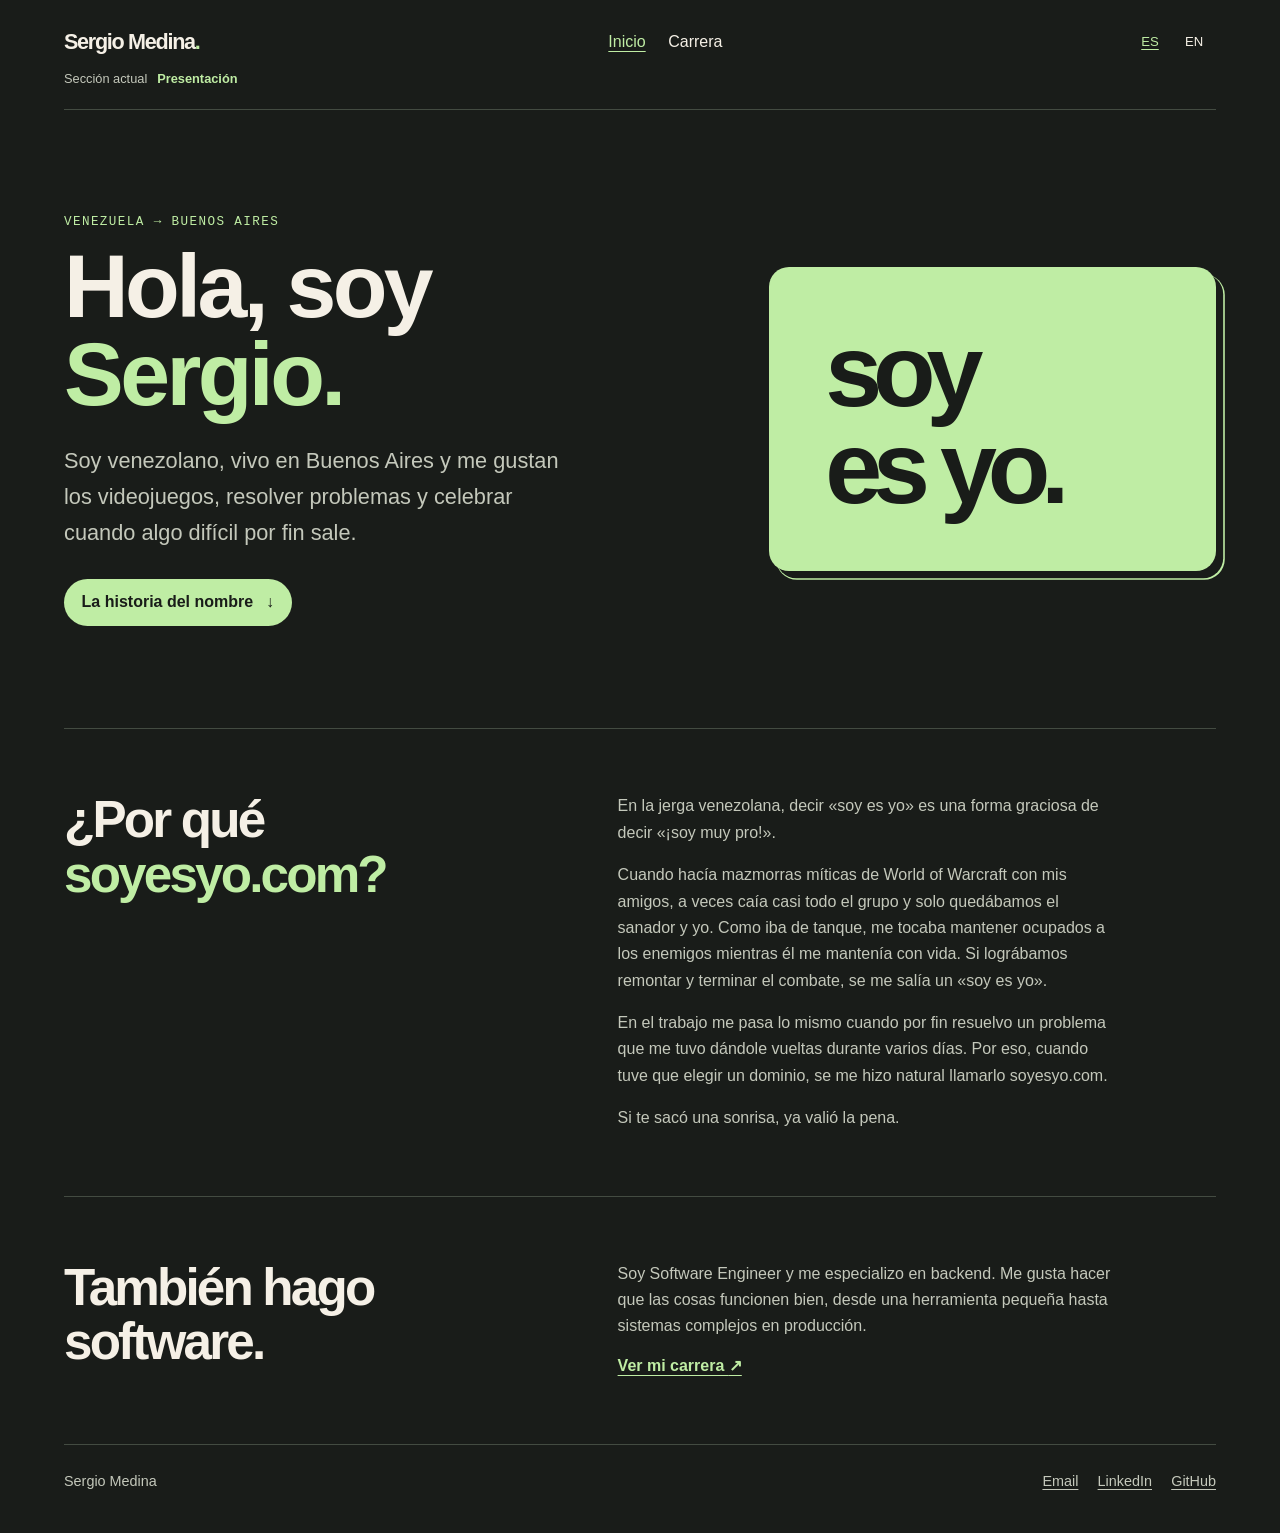
==== index.html @ 8597193c "Simplify career header and introduction" ====
<!doctype html>
<html lang="es">
<head>
  <meta charset="utf-8">
  <meta name="viewport" content="width=device-width, initial-scale=1">
  <meta name="description" content="Soy Sergio Medina, ingeniero de software venezolano en Buenos Aires. Conoce la historia de soyesyo.com y explora mi trabajo en backend.">
  <meta name="theme-color" content="#191c19">
  <title>Sergio Medina | Soy es yo</title>
  <link rel="canonical" href="https://soyesyo.com/">
  <link rel="alternate" hreflang="es" href="https://soyesyo.com/">
  <link rel="alternate" hreflang="en" href="https://soyesyo.com/en/">
  <link rel="alternate" hreflang="x-default" href="https://soyesyo.com/">
  <link rel="stylesheet" href="styles.css?v=17">
  <script src="scripts.js?v=10" defer></script>
</head>
<body>
  <a class="skip" href="#content">Saltar al contenido</a>
  <header class="site-header wrap">
    <a class="brand" href="./" lang="es">Sergio Medina<span class="brand-period">.</span></a>
    <nav aria-label="Navegación principal">
      <a href="./" aria-current="page">Inicio</a>
      <a href="career.html" data-career-link>Carrera</a>
    </nav>
    <nav class="languages" aria-label="Idioma">
      <a lang="es" hreflang="es" aria-label="Español" href="./" aria-current="true">ES</a>
      <a lang="en" hreflang="en" aria-label="English" href="en/">EN</a>
    </nav>
    <p class="section-position" hidden>Sección actual <span></span></p>
    <div class="reading-progress" aria-hidden="true"></div>
  </header>
  <main class="wrap" id="content" tabindex="-1">
    <section class="hero personal" id="about" aria-labelledby="intro" data-section-label="Presentación" tabindex="-1">
      <div>
        <p class="eyebrow">Venezuela → Buenos Aires</p>
        <h1 id="intro">Hola, soy <span>Sergio.</span></h1>
        <p class="lede">Soy venezolano, vivo en Buenos Aires y me gustan los videojuegos, resolver problemas y celebrar cuando algo difícil por fin sale.</p>
        <a class="button" href="#about-domain">La historia del nombre <span aria-hidden="true">↓</span></a>
      </div>
      <div class="wordmark" aria-hidden="true"><span>soy</span><span>es yo.</span></div>
    </section>
    <section class="section editorial" id="about-domain" aria-labelledby="domain-title" data-section-label="La historia del nombre" tabindex="-1">
      <h2 id="domain-title">¿Por qué <span>soyesyo.com?</span></h2>
      <div>
        <p>En la jerga venezolana, decir «soy es yo» es una forma graciosa de decir «¡soy muy pro!».</p>
        <p>Cuando hacía mazmorras míticas de World of Warcraft con mis amigos, a veces caía casi todo el grupo y solo quedábamos el sanador y yo. Como iba de tanque, me tocaba mantener ocupados a los enemigos mientras él me mantenía con vida. Si lográbamos remontar y terminar el combate, se me salía un «soy es yo».</p>
        <p>En el trabajo me pasa lo mismo cuando por fin resuelvo un problema que me tuvo dándole vueltas durante varios días. Por eso, cuando tuve que elegir un dominio, se me hizo natural llamarlo soyesyo.com.</p>
        <p>Si te sacó una sonrisa, ya valió la pena.</p>
      </div>
    </section>
    <section class="section editorial" id="software" aria-labelledby="work-title" data-section-label="También hago software" tabindex="-1">
      <h2 id="work-title">También hago software.</h2>
      <div><p>Soy Software Engineer y me especializo en backend. Me gusta hacer que las cosas funcionen bien, desde una herramienta pequeña hasta sistemas complejos en producción.</p>
      <a class="text-link" href="career.html">Ver mi carrera <span aria-hidden="true">↗</span></a></div>
    </section>
  </main>
  <footer class="site-footer wrap">
    <span>Sergio Medina</span>
    <div><a href="mailto:sermed19@gmail.com">Email</a><a href="https://www.linkedin.com/in/sermedh/">LinkedIn</a><a href="https://github.com/Sermed92">GitHub</a></div>
  </footer>
</body>
</html>
---- styles.css ----
:root {
  color-scheme: dark;
  --background: #191c19;
  --surface: #232823;
  --text: #f5f0e6;
  --muted: #c4c8bb;
  --accent: #bfeda4;
  --line: #434b41;
  font-family: "DM Sans", "Segoe UI", sans-serif;
  background: var(--background);
  color: var(--text);
}

html { scroll-padding-top: var(--header-scroll-offset, 5.5rem); }
* { box-sizing: border-box; }
body { margin: 0; line-height: 1.65; }
a { color: inherit; text-underline-offset: .24em; }
a:hover { color: var(--accent); }
a:focus-visible { outline: 2px solid var(--accent); outline-offset: 5px; }
p, h1, h2, h3, dl, dd { margin: 0; }
p + p { margin-top: 1em; }
.wrap { width: min(100% - 3rem, 72rem); margin-inline: auto; }
.skip { position: fixed; left: 1rem; top: 1rem; z-index: 3; transform: translateY(-200%); background: var(--surface); padding: .5rem 1rem; }
.skip:focus { transform: none; }

.site-header, .site-footer { display: flex; align-items: center; justify-content: space-between; gap: .75rem 1.5rem; }
.site-header { position: sticky; top: 0; z-index: 2; background: var(--background); padding-block: 1.25rem; border-bottom: 1px solid var(--line); }
.site-header:has(.section-position:not([hidden])) { flex-wrap: wrap; row-gap: .25rem; }
.section-position { flex-basis: 100%; color: var(--muted); font-size: .8rem; }
[tabindex="-1"]:focus-visible { outline: 2px solid var(--accent); outline-offset: 4px; }
.section-position span { color: var(--accent); font-weight: 650; margin-inline-start: .4rem; }
.reading-progress {
  position: absolute;
  inset: auto 0 -1px;
  height: 2px;
  background: var(--accent);
  transform: scaleX(var(--reading-progress, 0));
  transform-origin: left;
  pointer-events: none;
}
.site-header nav, .site-footer div { display: flex; align-items: center; flex-wrap: wrap; gap: .5rem 1.2rem; }
.site-header a { text-decoration: none; }
.site-header nav a { display: inline-flex; align-items: center; justify-content: center; min-width: 2.75rem; min-height: 2.75rem; }
.site-header .section-jump { display: inline-flex; align-items: center; min-height: 2.75rem; padding-inline: .25rem; text-decoration: underline; white-space: nowrap; }
.site-header [aria-current] { color: var(--accent); text-decoration: underline; }
.brand { white-space: nowrap; font-size: 1.35rem; font-weight: 800; letter-spacing: -.06em; }
.brand-period, h1 span, .editorial h2 span { color: var(--accent); }
.site-header .languages { gap: 0; font-size: .82rem; }
.site-footer { flex-wrap: wrap; border-top: 1px solid var(--line); padding-block: 1.6rem 2.4rem; color: var(--muted); font-size: .9rem; }

.hero { display: grid; align-items: center; grid-template-columns: minmax(0, 1.35fr) minmax(0, 1fr); gap: clamp(2.5rem, 8vw, 7rem); padding-block: clamp(3.5rem, 8vw, 8rem); }
.hero h1 { font-size: clamp(3rem, 7vw, 7rem); font-weight: 650; line-height: .98; letter-spacing: -.04em; margin-block: .75rem 1.5rem; text-wrap: balance; }
.professional { grid-template-columns: minmax(0, 2.5fr) minmax(10rem, 1fr); padding-block: clamp(2.5rem, 5vw, 5rem); }
.professional h1 { font-size: clamp(2.65rem, 5.4vw, 5.4rem); }
.legacy-sections :target, .legacy-sections :target > a, .legacy-recovery:not(:has(:target)) .legacy-default a { color: var(--accent); font-weight: 650; }
.eyebrow { font: .79rem/1.5 "IBM Plex Mono", Consolas, monospace; letter-spacing: .11em; text-transform: uppercase; color: var(--accent); }
.lede { font-size: clamp(1.08rem, 1.7vw, 1.38rem); max-width: 41ch; color: var(--muted); }
.button { display: inline-flex; align-items: center; gap: .8rem; margin-top: 1.75rem; padding: .65rem 1.1rem; border-radius: 99rem; color: var(--background); background: var(--accent); font-weight: 650; text-decoration: none; }
.button:hover { background: var(--text); color: var(--background); }
.wordmark { display: grid; align-content: center; min-height: 19rem; padding: clamp(1.5rem, 5vw, 3.5rem); background: var(--accent); color: var(--background); border-radius: 1.25rem; box-shadow: .45rem .45rem 0 var(--background), .5rem .5rem 0 .05rem var(--accent); font-size: clamp(3rem, 8vw, 7.5rem); font-weight: 800; line-height: .85; letter-spacing: -.09em; }
.wordmark span + span { margin-top: .1em; }
.hero-aside { display: grid; align-self: end; border-top: 1px solid var(--line); }
.hero-aside a { display: flex; justify-content: space-between; gap: 1rem; border-bottom: 1px solid var(--line); padding-block: .8rem; text-decoration: none; }
.hero-aside a:hover { text-decoration: underline; }
.hero-aside span, .text-link { color: var(--accent); }

.section { border-top: 1px solid var(--line); padding-block: clamp(2.5rem, 5vw, 5rem); scroll-margin-top: 1.25rem; }
.section h2 { font-size: clamp(2rem, 4vw, 3.5rem); font-weight: 650; letter-spacing: -.055em; line-height: 1.06; margin-bottom: 1.5rem; }
.section h3 { font-size: 1.38rem; line-height: 1.2; letter-spacing: -.025em; text-wrap: balance; }
.section p:not(.eyebrow), .skills dd { color: var(--muted); }
.lede, .timeline p, .skills dd { text-wrap: pretty; }
.editorial { display: grid; grid-template-columns: minmax(0, .9fr) minmax(0, 1.1fr); gap: 1.25rem 4rem; }
.editorial h2 { margin: 0; }
.editorial p { max-width: 56ch; text-wrap: pretty; }
.text-link { display: inline-block; margin-top: .85rem; font-weight: 650; }
.text-link:hover { color: var(--text); }

.case-grid { display: grid; grid-template-columns: repeat(auto-fit, minmax(min(100%, 16rem), 1fr)); gap: 1rem; }
.work-principles .case {
  background: transparent;
  border-width: 1px 0 0;
  border-radius: 0;
  padding-inline: 0;
}
.case { display: flex; flex-direction: column; align-items: start; gap: .85rem; padding: clamp(1rem, 2.4vw, 1.6rem); border: 1px solid var(--line); border-radius: 1rem; background: var(--surface); }
.case p { margin: 0; text-wrap: pretty; }
.case p.case-result { color: var(--text); font-weight: 650; }
.case .stack { margin-top: auto; padding-top: .85rem; border-top: 1px solid var(--line); width: 100%; font-size: .85rem; }
.timeline { list-style: none; margin: 0; padding: 0; }
.timeline li { display: grid; grid-template-columns: minmax(9rem, .35fr) minmax(0, 1fr); gap: .35rem 1.5rem; padding-block: 1.2rem; border-bottom: 1px solid var(--line); }
.timeline li:last-child { border-bottom: 0; padding-bottom: 0; }
.timeline h3 { margin-bottom: .35rem; }
.timeline h3 span { display: inline-block; margin-left: .45rem; font-size: .9rem; font-weight: 450; letter-spacing: normal; color: var(--muted); }
.date { font: .84rem/1.6 "IBM Plex Mono", Consolas, monospace; }
.skills div + div { margin-top: .85rem; }
.skills dt { font-weight: 650; }

@media (max-width: 48rem) {
  .hero, .editorial { grid-template-columns: 1fr; }
  .wordmark { min-height: 12rem; }
}
@media (max-width: 28rem) {
  .wrap { width: calc(100% - 2rem); }
  .site-header { width: calc(100% - 1.25rem); column-gap: .25rem; font-size: .9rem; }
  .site-header nav { column-gap: .25rem; }
  .site-header .brand { letter-spacing: -.04em; font-size: .9rem; }
  .site-header { padding-block: .65rem; }
  .career-header { display: grid; grid-template-columns: 1fr auto; gap: 0 .5rem; padding-block: .25rem; }
  .career-header .section-jump, .career-header nav:not(.languages) { justify-self: end; }
  .career-header .languages { justify-self: end; }
  .timeline li { grid-template-columns: 1fr; }
}

@media (max-width: 30rem) and (max-height: 40rem) {
  .professional { padding-block-start: 1.25rem; }
  .professional h1 { font-size: clamp(2rem, 9vw, 2.35rem); margin-bottom: 1rem; }
}
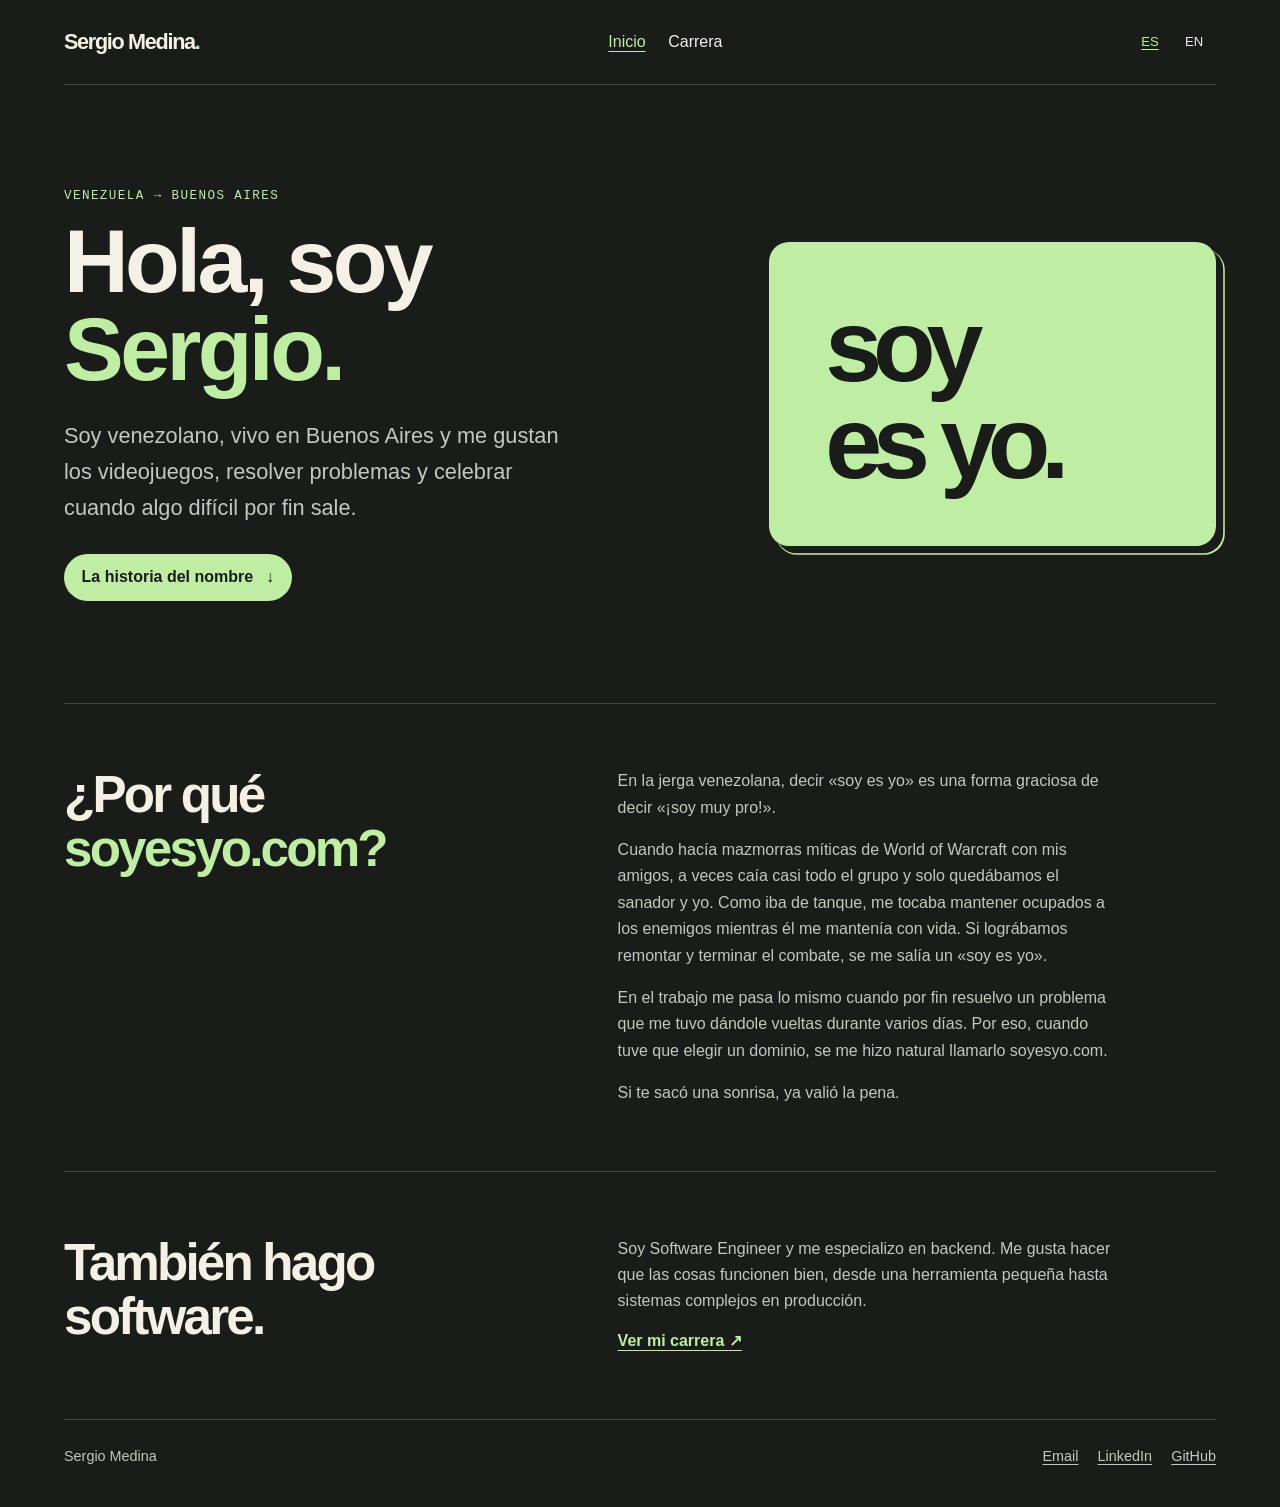
==== commit 1096a9bb: "Simplify navigation across the portfolio" ====
--- a/index.html
+++ b/index.html
@@ -10,8 +10,8 @@
   <link rel="alternate" hreflang="es" href="https://soyesyo.com/">
   <link rel="alternate" hreflang="en" href="https://soyesyo.com/en/">
   <link rel="alternate" hreflang="x-default" href="https://soyesyo.com/">
-  <link rel="stylesheet" href="styles.css?v=17">
-  <script src="scripts.js?v=10" defer></script>
+  <link rel="stylesheet" href="styles.css?v=19">
+  <script src="scripts.js?v=11" defer></script>
 </head>
 <body>
   <a class="skip" href="#content">Saltar al contenido</a>
@@ -25,11 +25,10 @@
       <a lang="es" hreflang="es" aria-label="Español" href="./" aria-current="true">ES</a>
       <a lang="en" hreflang="en" aria-label="English" href="en/">EN</a>
     </nav>
-    <p class="section-position" hidden>Sección actual <span></span></p>
     <div class="reading-progress" aria-hidden="true"></div>
   </header>
   <main class="wrap" id="content" tabindex="-1">
-    <section class="hero personal" id="about" aria-labelledby="intro" data-section-label="Presentación" tabindex="-1">
+    <section class="hero personal" id="about" aria-labelledby="intro" tabindex="-1">
       <div>
         <p class="eyebrow">Venezuela → Buenos Aires</p>
         <h1 id="intro">Hola, soy <span>Sergio.</span></h1>
@@ -38,7 +37,7 @@
       </div>
       <div class="wordmark" aria-hidden="true"><span>soy</span><span>es yo.</span></div>
     </section>
-    <section class="section editorial" id="about-domain" aria-labelledby="domain-title" data-section-label="La historia del nombre" tabindex="-1">
+    <section class="section editorial" id="about-domain" aria-labelledby="domain-title" tabindex="-1">
       <h2 id="domain-title">¿Por qué <span>soyesyo.com?</span></h2>
       <div>
         <p>En la jerga venezolana, decir «soy es yo» es una forma graciosa de decir «¡soy muy pro!».</p>
@@ -47,7 +46,7 @@
         <p>Si te sacó una sonrisa, ya valió la pena.</p>
       </div>
     </section>
-    <section class="section editorial" id="software" aria-labelledby="work-title" data-section-label="También hago software" tabindex="-1">
+    <section class="section editorial" id="software" aria-labelledby="work-title" tabindex="-1">
       <h2 id="work-title">También hago software.</h2>
       <div><p>Soy Software Engineer y me especializo en backend. Me gusta hacer que las cosas funcionen bien, desde una herramienta pequeña hasta sistemas complejos en producción.</p>
       <a class="text-link" href="career.html">Ver mi carrera <span aria-hidden="true">↗</span></a></div>
--- a/styles.css
+++ b/styles.css
@@ -24,11 +24,8 @@
 .skip:focus { transform: none; }
 
 .site-header, .site-footer { display: flex; align-items: center; justify-content: space-between; gap: .75rem 1.5rem; }
-.site-header { position: sticky; top: 0; z-index: 2; background: var(--background); padding-block: 1.25rem; border-bottom: 1px solid var(--line); }
-.site-header:has(.section-position:not([hidden])) { flex-wrap: wrap; row-gap: .25rem; }
-.section-position { flex-basis: 100%; color: var(--muted); font-size: .8rem; }
+.site-header { position: sticky; top: 0; flex-wrap: wrap; z-index: 2; background: var(--background); padding-block: 1.25rem; border-bottom: 1px solid var(--line); }
 [tabindex="-1"]:focus-visible { outline: 2px solid var(--accent); outline-offset: 4px; }
-.section-position span { color: var(--accent); font-weight: 650; margin-inline-start: .4rem; }
 .reading-progress {
   position: absolute;
   inset: auto 0 -1px;
@@ -39,9 +36,9 @@
   pointer-events: none;
 }
 .site-header nav, .site-footer div { display: flex; align-items: center; flex-wrap: wrap; gap: .5rem 1.2rem; }
+.site-header nav { flex-shrink: 0; }
 .site-header a { text-decoration: none; }
 .site-header nav a { display: inline-flex; align-items: center; justify-content: center; min-width: 2.75rem; min-height: 2.75rem; }
-.site-header .section-jump { display: inline-flex; align-items: center; min-height: 2.75rem; padding-inline: .25rem; text-decoration: underline; white-space: nowrap; }
 .site-header [aria-current] { color: var(--accent); text-decoration: underline; }
 .brand { white-space: nowrap; font-size: 1.35rem; font-weight: 800; letter-spacing: -.06em; }
 .brand-period, h1 span, .editorial h2 span { color: var(--accent); }
@@ -101,13 +98,9 @@
 }
 @media (max-width: 28rem) {
   .wrap { width: calc(100% - 2rem); }
-  .site-header { width: calc(100% - 1.25rem); column-gap: .25rem; font-size: .9rem; }
+  .site-header { width: calc(100% - 1rem); gap: 0 .125rem; padding-block: .35rem; font-size: .9rem; }
   .site-header nav { column-gap: .25rem; }
   .site-header .brand { letter-spacing: -.04em; font-size: .9rem; }
-  .site-header { padding-block: .65rem; }
-  .career-header { display: grid; grid-template-columns: 1fr auto; gap: 0 .5rem; padding-block: .25rem; }
-  .career-header .section-jump, .career-header nav:not(.languages) { justify-self: end; }
-  .career-header .languages { justify-self: end; }
   .timeline li { grid-template-columns: 1fr; }
 }
 
